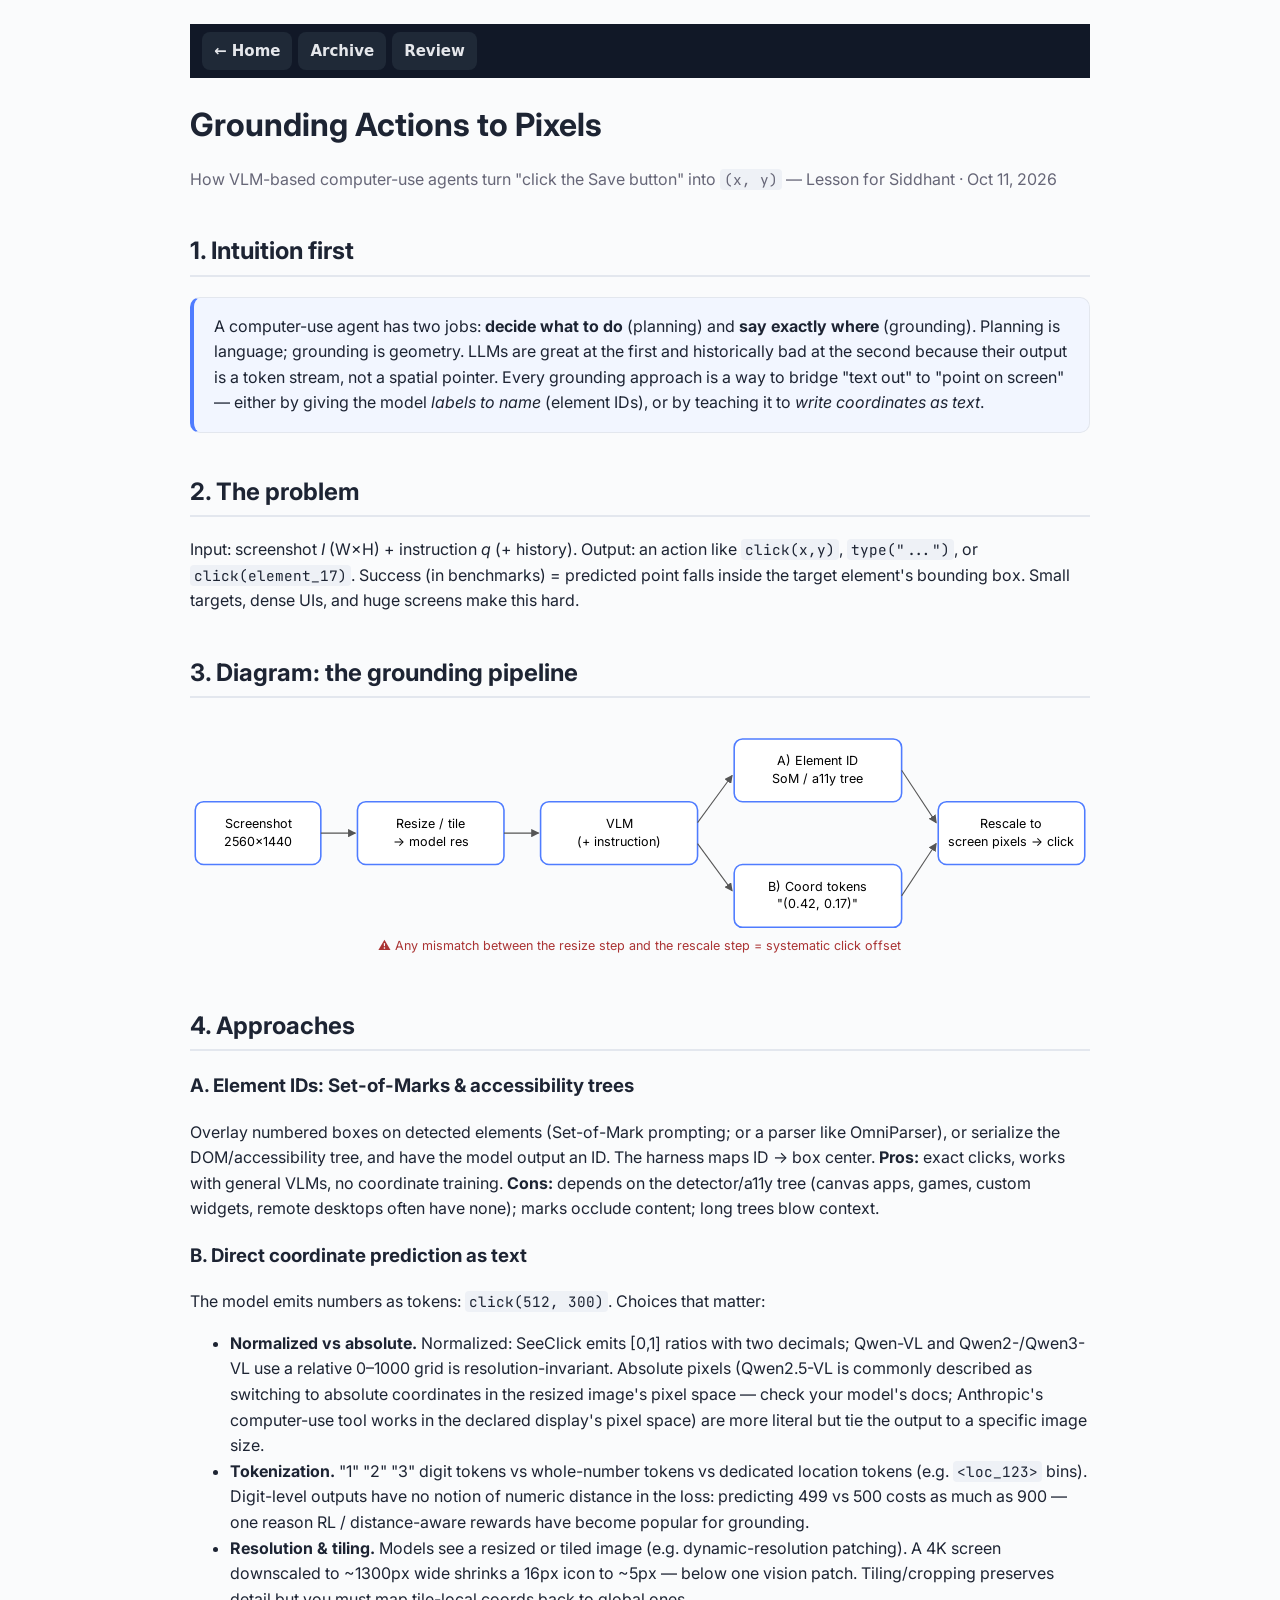
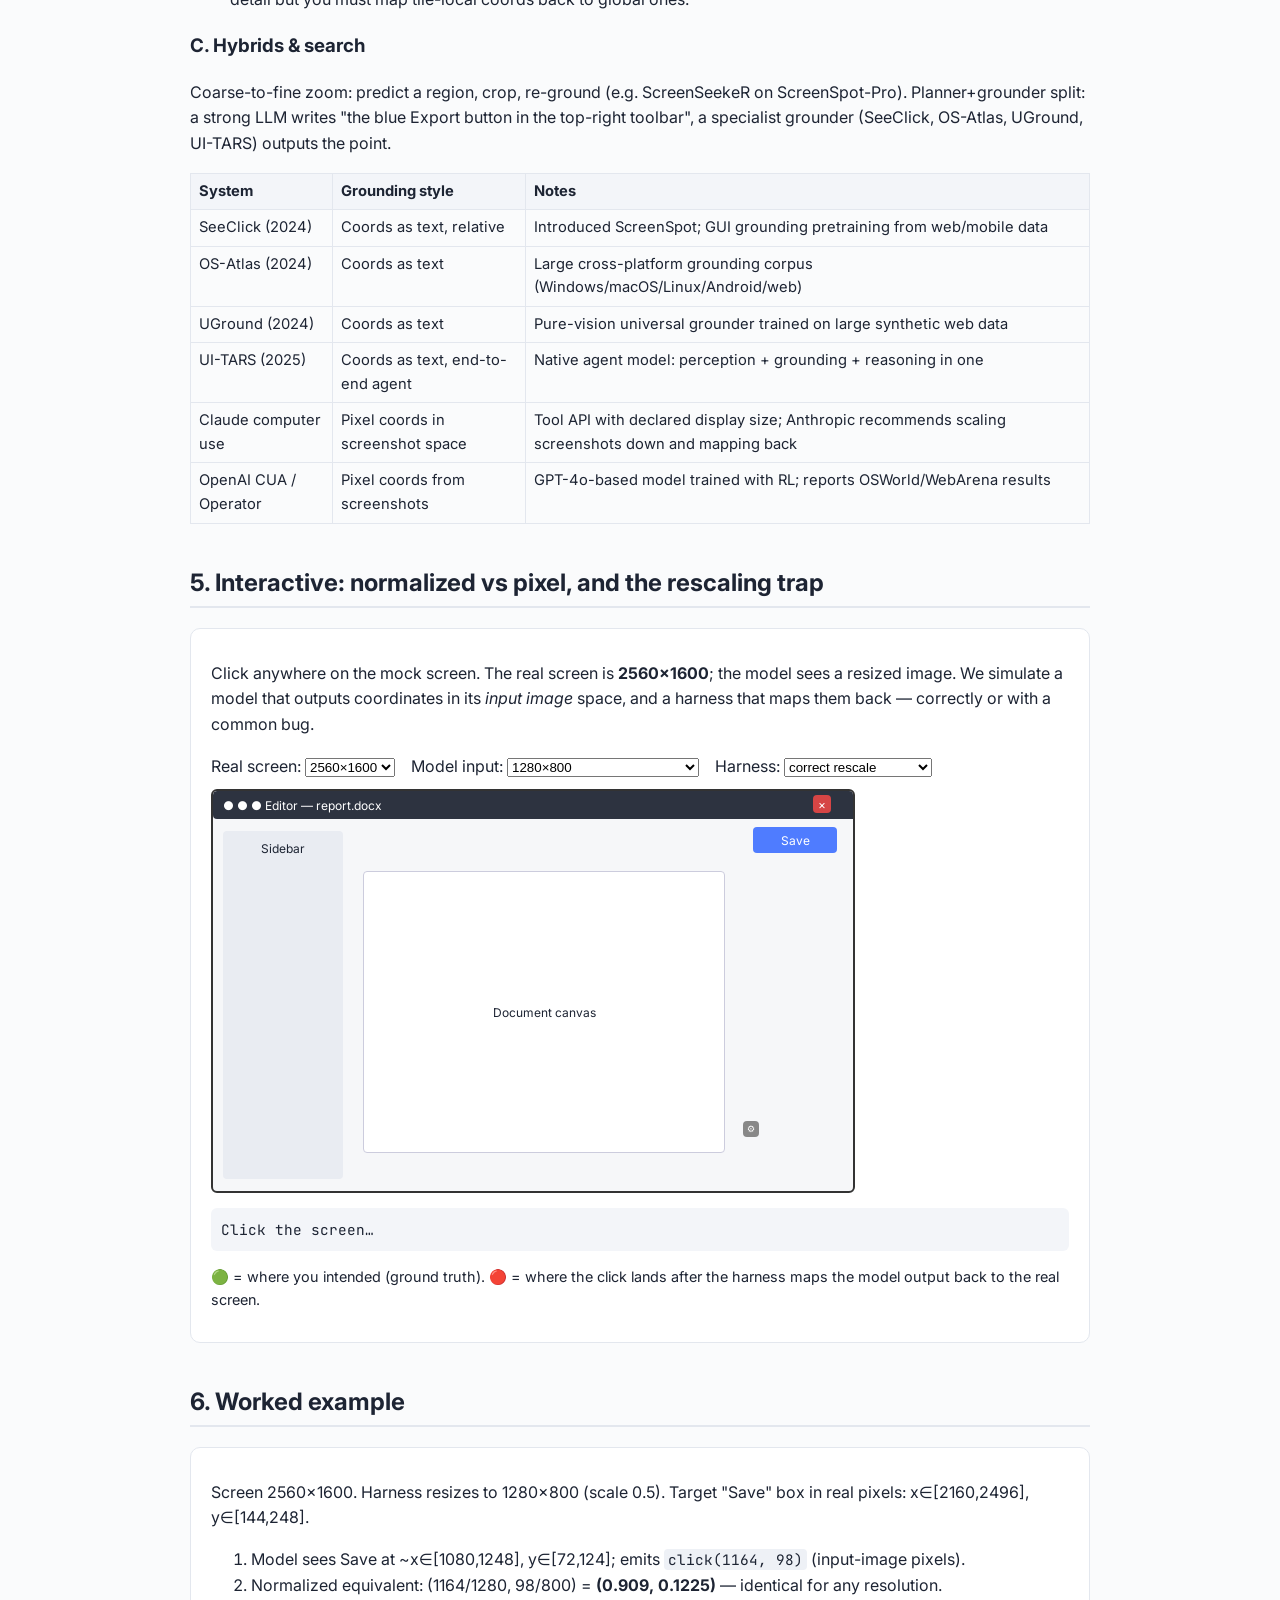
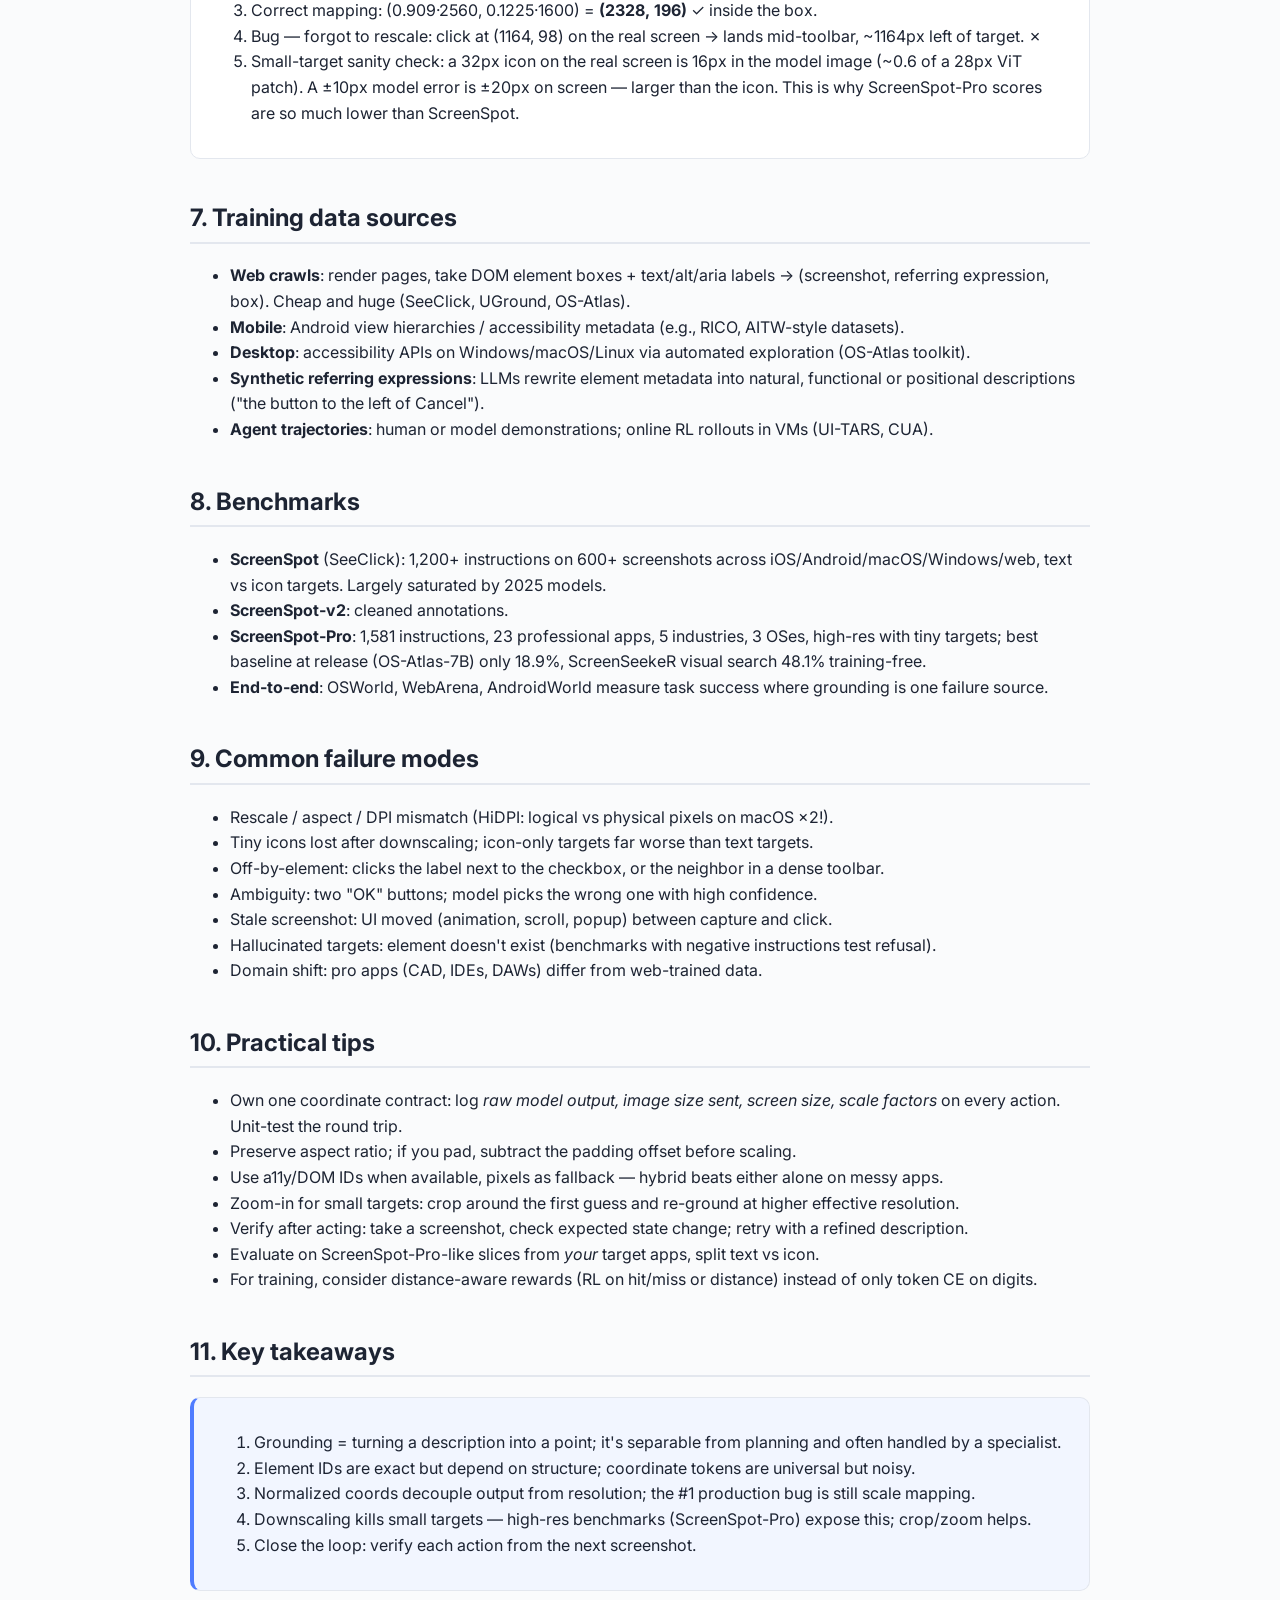
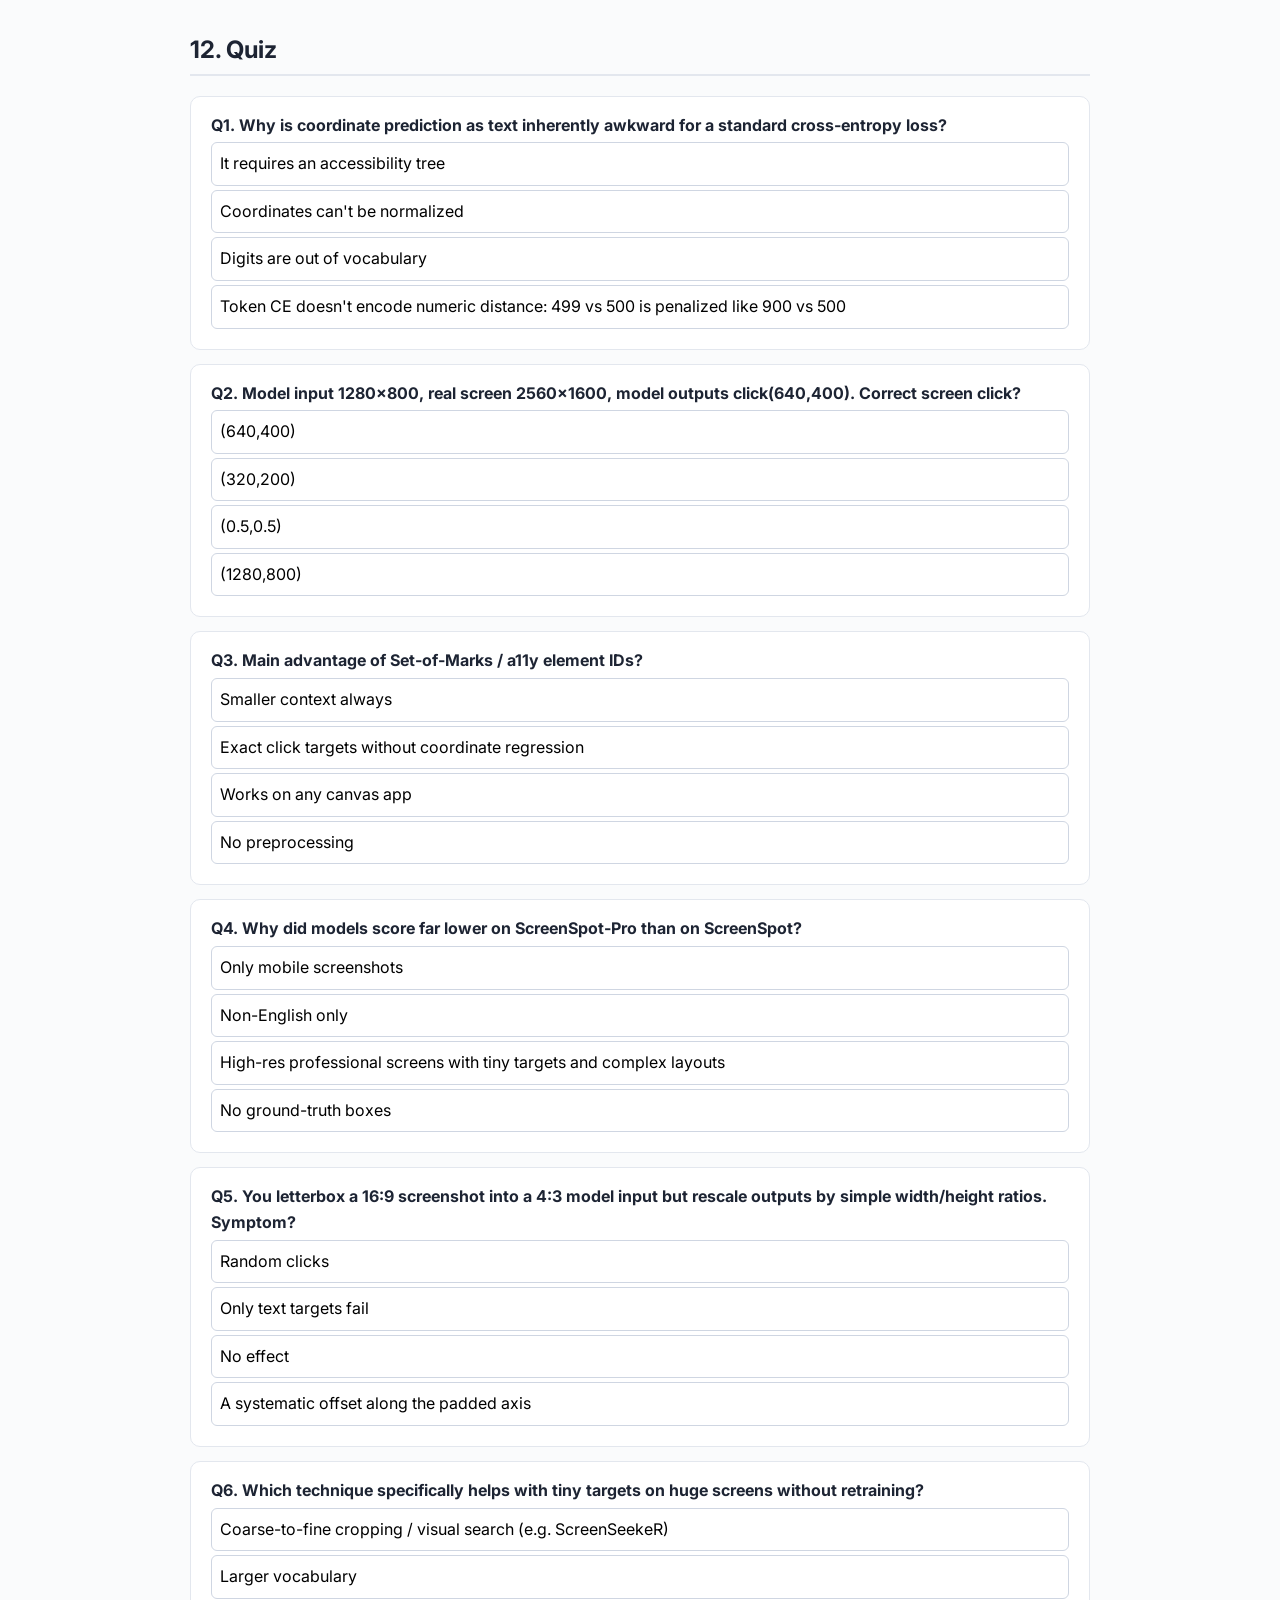
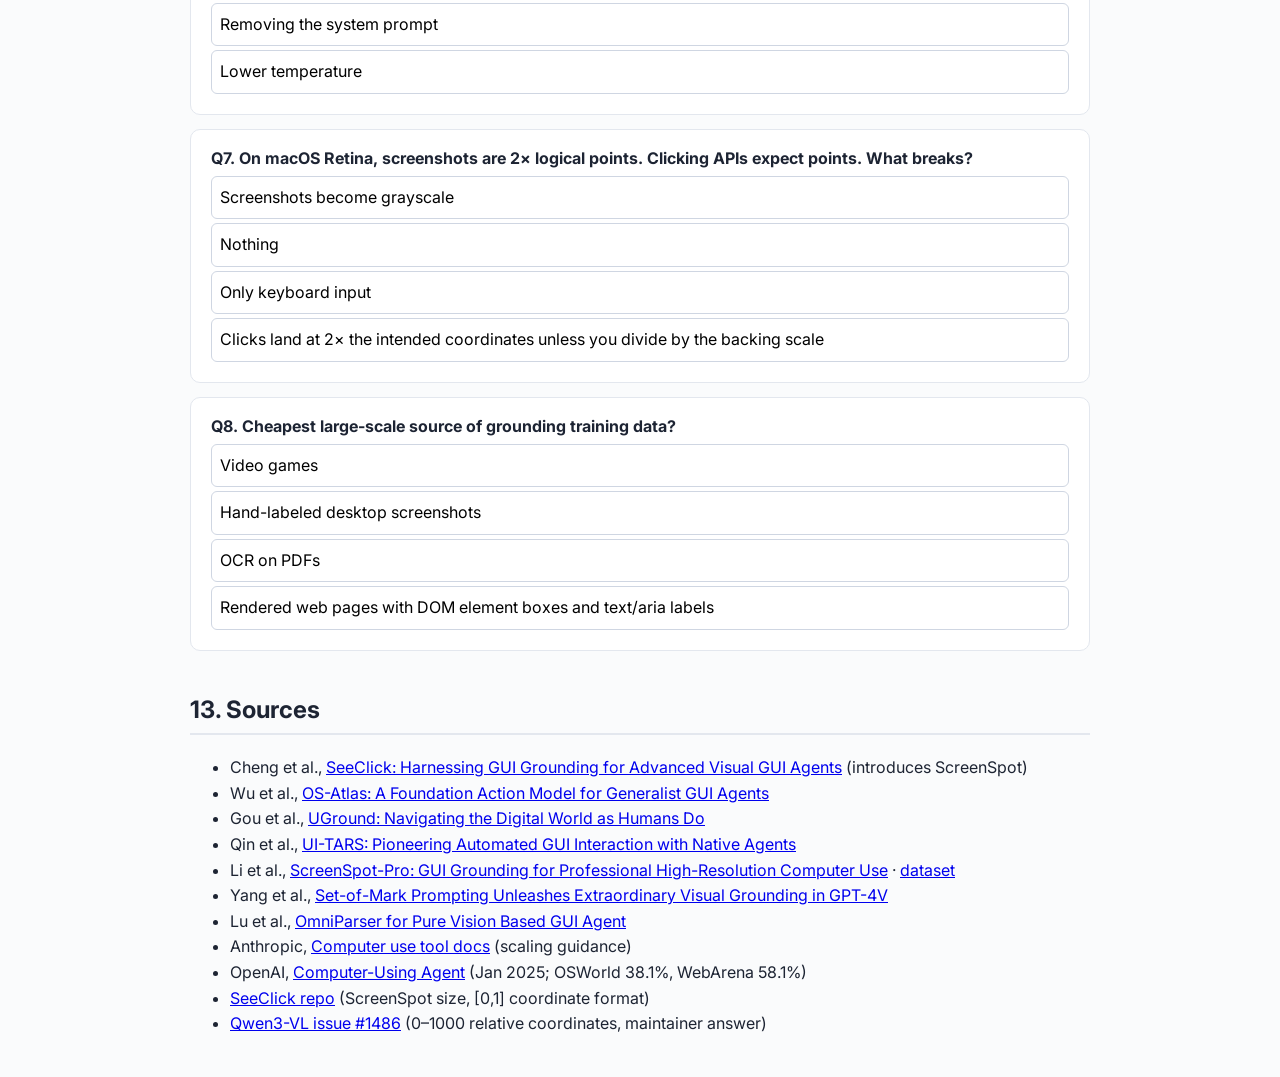
==== lessons/2026-10-11-screen-grounding.html @ d0fb7c0e "Lesson 2026-10-11: How computer-use agents ground actions to screen coordinates" ====
<!DOCTYPE html><html lang="en"><head><meta charset="utf-8"><meta name="viewport" content="width=device-width,initial-scale=1">
<title>Screen Grounding for Computer-Use Agents</title>
<link href="https://fonts.googleapis.com/css2?family=Inter:wght@400;600;700&family=JetBrains+Mono&display=swap" rel="stylesheet">
<style>
body{font-family:Inter,system-ui,sans-serif;max-width:900px;margin:0 auto;padding:24px;color:#1d2433;line-height:1.6;background:#fafbfc}
h1{font-size:2rem;margin-bottom:4px}h2{border-bottom:2px solid #e3e7ee;padding-bottom:4px;margin-top:40px}
code,.mono{font-family:'JetBrains Mono',monospace;font-size:.9em;background:#eef1f6;padding:1px 4px;border-radius:4px}
.card{background:#fff;border:1px solid #e3e7ee;border-radius:10px;padding:16px 20px;margin:16px 0}
.note{border-left:4px solid #4f7cff;background:#f2f6ff}
table{border-collapse:collapse;width:100%;font-size:.92em}td,th{border:1px solid #e3e7ee;padding:6px 8px;text-align:left;vertical-align:top}th{background:#f3f5f9}
#screen{position:relative;width:640px;height:400px;max-width:100%;border:2px solid #333;border-radius:6px;background:#f6f7f9;cursor:crosshair;overflow:hidden;user-select:none}
.ui{position:absolute;border-radius:4px;font-size:12px;display:flex;align-items:center;justify-content:center}
.dot{position:absolute;width:12px;height:12px;border-radius:50%;transform:translate(-6px,-6px);pointer-events:none}
.ctl{display:flex;gap:16px;flex-wrap:wrap;margin:10px 0;align-items:center}
.q{margin:14px 0}.q button{display:block;margin:4px 0;text-align:left;width:100%;padding:8px;border:1px solid #cfd6e2;border-radius:6px;background:#fff;cursor:pointer;font:inherit}
.q button.ok{background:#e3f7e8;border-color:#3aa55b}.q button.bad{background:#fde8e8;border-color:#d64545}.exp{font-size:.9em;color:#444;margin-top:4px}
svg text{font-family:Inter,sans-serif;font-size:12px}
</style></head><body><nav id="dal-nav" style="position:sticky;top:0;z-index:9999;display:flex;gap:6px;flex-wrap:wrap;padding:8px 12px;background:#111827;font:600 15px/1.2 system-ui,sans-serif"><a href="../" style="color:#e5e7eb;text-decoration:none;padding:10px 12px;border-radius:8px;background:#1f2937">← Home</a><a href="../archive.html" style="color:#e5e7eb;text-decoration:none;padding:10px 12px;border-radius:8px;background:#1f2937">Archive</a><a href="../review.html" style="color:#e5e7eb;text-decoration:none;padding:10px 12px;border-radius:8px;background:#1f2937">Review</a></nav>
<h1>Grounding Actions to Pixels</h1><p style="color:#667">How VLM-based computer-use agents turn "click the Save button" into <code>(x, y)</code> — Lesson for Siddhant · Oct 11, 2026</p>

<h2>1. Intuition first</h2>
<div class="card note">A computer-use agent has two jobs: <b>decide what to do</b> (planning) and <b>say exactly where</b> (grounding). Planning is language; grounding is geometry. LLMs are great at the first and historically bad at the second because their output is a token stream, not a spatial pointer. Every grounding approach is a way to bridge "text out" to "point on screen" — either by giving the model <i>labels to name</i> (element IDs), or by teaching it to <i>write coordinates as text</i>.</div>

<h2>2. The problem</h2>
<p>Input: screenshot <i>I</i> (W×H) + instruction <i>q</i> (+ history). Output: an action like <code>click(x,y)</code>, <code>type("...")</code>, or <code>click(element_17)</code>. Success (in benchmarks) = predicted point falls inside the target element's bounding box. Small targets, dense UIs, and huge screens make this hard.</p>

<h2>3. Diagram: the grounding pipeline</h2>
<svg viewBox="0 0 860 230" width="100%">
<defs><marker id="a" markerWidth="8" markerHeight="8" refX="7" refY="4" orient="auto"><path d="M0,0L8,4L0,8z" fill="#555"/></marker></defs>
<g fill="#fff" stroke="#4f7cff" stroke-width="1.5">
<rect x="5" y="80" width="120" height="60" rx="8"/><rect x="160" y="80" width="140" height="60" rx="8"/><rect x="335" y="80" width="150" height="60" rx="8"/><rect x="520" y="20" width="160" height="60" rx="8"/><rect x="520" y="140" width="160" height="60" rx="8"/><rect x="715" y="80" width="140" height="60" rx="8"/></g>
<g stroke="#555" marker-end="url(#a)"><line x1="125" y1="110" x2="158" y2="110"/><line x1="300" y1="110" x2="333" y2="110"/><line x1="485" y1="100" x2="518" y2="55"/><line x1="485" y1="120" x2="518" y2="165"/><line x1="680" y1="50" x2="713" y2="100"/><line x1="680" y1="170" x2="713" y2="120"/></g>
<g text-anchor="middle"><text x="65" y="105">Screenshot</text><text x="65" y="122">2560×1440</text>
<text x="230" y="105">Resize / tile</text><text x="230" y="122">→ model res</text>
<text x="410" y="105">VLM</text><text x="410" y="122">(+ instruction)</text>
<text x="600" y="45">A) Element ID</text><text x="600" y="62">SoM / a11y tree</text>
<text x="600" y="165">B) Coord tokens</text><text x="600" y="182">"(0.42, 0.17)"</text>
<text x="785" y="105">Rescale to</text><text x="785" y="122">screen pixels → click</text></g>
<text x="430" y="222" text-anchor="middle" fill="#a33">⚠ Any mismatch between the resize step and the rescale step = systematic click offset</text>
</svg>

<h2>4. Approaches</h2>
<h3>A. Element IDs: Set-of-Marks & accessibility trees</h3>
<p>Overlay numbered boxes on detected elements (Set-of-Mark prompting; or a parser like OmniParser), or serialize the DOM/accessibility tree, and have the model output an ID. The harness maps ID → box center. <b>Pros:</b> exact clicks, works with general VLMs, no coordinate training. <b>Cons:</b> depends on the detector/a11y tree (canvas apps, games, custom widgets, remote desktops often have none); marks occlude content; long trees blow context.</p>
<h3>B. Direct coordinate prediction as text</h3>
<p>The model emits numbers as tokens: <code>click(512, 300)</code>. Choices that matter:</p>
<ul>
<li><b>Normalized vs absolute.</b> Normalized: SeeClick emits [0,1] ratios with two decimals; Qwen-VL and Qwen2-/Qwen3-VL use a relative 0–1000 grid is resolution-invariant. Absolute pixels (Qwen2.5-VL is commonly described as switching to absolute coordinates in the resized image's pixel space — check your model's docs; Anthropic's computer-use tool works in the declared display's pixel space) are more literal but tie the output to a specific image size.</li>
<li><b>Tokenization.</b> "1" "2" "3" digit tokens vs whole-number tokens vs dedicated location tokens (e.g. <code>&lt;loc_123&gt;</code> bins). Digit-level outputs have no notion of numeric distance in the loss: predicting 499 vs 500 costs as much as 900 — one reason RL / distance-aware rewards have become popular for grounding.</li>
<li><b>Resolution & tiling.</b> Models see a resized or tiled image (e.g. dynamic-resolution patching). A 4K screen downscaled to ~1300px wide shrinks a 16px icon to ~5px — below one vision patch. Tiling/cropping preserves detail but you must map tile-local coords back to global ones.</li>
</ul>
<h3>C. Hybrids & search</h3><p>Coarse-to-fine zoom: predict a region, crop, re-ground (e.g. ScreenSeekeR on ScreenSpot-Pro). Planner+grounder split: a strong LLM writes "the blue Export button in the top-right toolbar", a specialist grounder (SeeClick, OS-Atlas, UGround, UI-TARS) outputs the point.</p>

<table><tr><th>System</th><th>Grounding style</th><th>Notes</th></tr>
<tr><td>SeeClick (2024)</td><td>Coords as text, relative</td><td>Introduced ScreenSpot; GUI grounding pretraining from web/mobile data</td></tr>
<tr><td>OS-Atlas (2024)</td><td>Coords as text</td><td>Large cross-platform grounding corpus (Windows/macOS/Linux/Android/web)</td></tr>
<tr><td>UGround (2024)</td><td>Coords as text</td><td>Pure-vision universal grounder trained on large synthetic web data</td></tr>
<tr><td>UI-TARS (2025)</td><td>Coords as text, end-to-end agent</td><td>Native agent model: perception + grounding + reasoning in one</td></tr>
<tr><td>Claude computer use</td><td>Pixel coords in screenshot space</td><td>Tool API with declared display size; Anthropic recommends scaling screenshots down and mapping back</td></tr>
<tr><td>OpenAI CUA / Operator</td><td>Pixel coords from screenshots</td><td>GPT-4o-based model trained with RL; reports OSWorld/WebArena results</td></tr>
</table>

<h2>5. Interactive: normalized vs pixel, and the rescaling trap</h2>
<div class="card">
<p>Click anywhere on the mock screen. The real screen is <b><span id="rs">2560×1600</span></b>; the model sees a resized image. We simulate a model that outputs coordinates in its <i>input image</i> space, and a harness that maps them back — correctly or with a common bug.</p>
<div class="ctl">
<label>Real screen: <select id="real"><option value="2560x1600">2560×1600</option><option value="1920x1080">1920×1080</option><option value="3840x2160">3840×2160</option></select></label>
<label>Model input: <select id="model"><option value="1280x800">1280×800</option><option value="1024x768">1024×768 (aspect changes!)</option><option value="1366x768">1366×768</option></select></label>
<label>Harness: <select id="bug"><option value="ok">correct rescale</option><option value="none">forgot to rescale</option><option value="aspect">letterbox/pad ignored</option></select></label></div>
<div id="screen">
 <div class="ui" style="left:0;top:0;width:100%;height:28px;background:#2d3340;color:#fff;justify-content:flex-start;padding-left:10px">● ● ●  Editor — report.docx</div>
 <div class="ui" style="left:540px;top:36px;width:84px;height:26px;background:#4f7cff;color:#fff" data-n="Save">Save</div>
 <div class="ui" style="left:600px;top:4px;width:18px;height:18px;background:#d64545;color:#fff" data-n="Close">×</div>
 <div class="ui" style="left:10px;top:40px;width:120px;height:340px;background:#e9ecf2;align-items:flex-start;padding-top:8px">Sidebar</div>
 <div class="ui" style="left:150px;top:80px;width:360px;height:280px;background:#fff;border:1px solid #ccd">Document canvas</div>
 <div class="ui" style="left:530px;top:330px;width:16px;height:16px;background:#888;color:#fff;font-size:9px" data-n="Tiny settings icon">⚙</div>
 <div id="dGT" class="dot" style="background:#3aa55b;display:none"></div><div id="dP" class="dot" style="background:#d64545;display:none"></div>
</div>
<p class="mono" id="out" style="white-space:pre;background:#f3f5f9;padding:10px;border-radius:6px">Click the screen…</p>
<p style="font-size:.9em">🟢 = where you intended (ground truth). 🔴 = where the click lands after the harness maps the model output back to the real screen.</p>
</div>

<h2>6. Worked example</h2>
<div class="card">
<p>Screen 2560×1600. Harness resizes to 1280×800 (scale 0.5). Target "Save" box in real pixels: x∈[2160,2496], y∈[144,248].</p>
<ol><li>Model sees Save at ~x∈[1080,1248], y∈[72,124]; emits <code>click(1164, 98)</code> (input-image pixels).</li>
<li>Normalized equivalent: (1164/1280, 98/800) = <b>(0.909, 0.1225)</b> — identical for any resolution.</li>
<li>Correct mapping: (0.909·2560, 0.1225·1600) = <b>(2328, 196)</b> ✓ inside the box.</li>
<li>Bug — forgot to rescale: click at (1164, 98) on the real screen → lands mid-toolbar, ~1164px left of target. ✗</li>
<li>Small-target sanity check: a 32px icon on the real screen is 16px in the model image (~0.6 of a 28px ViT patch). A ±10px model error is ±20px on screen — larger than the icon. This is why ScreenSpot-Pro scores are so much lower than ScreenSpot.</li></ol></div>

<h2>7. Training data sources</h2>
<ul><li><b>Web crawls</b>: render pages, take DOM element boxes + text/alt/aria labels → (screenshot, referring expression, box). Cheap and huge (SeeClick, UGround, OS-Atlas).</li>
<li><b>Mobile</b>: Android view hierarchies / accessibility metadata (e.g., RICO, AITW-style datasets).</li>
<li><b>Desktop</b>: accessibility APIs on Windows/macOS/Linux via automated exploration (OS-Atlas toolkit).</li>
<li><b>Synthetic referring expressions</b>: LLMs rewrite element metadata into natural, functional or positional descriptions ("the button to the left of Cancel").</li>
<li><b>Agent trajectories</b>: human or model demonstrations; online RL rollouts in VMs (UI-TARS, CUA).</li></ul>

<h2>8. Benchmarks</h2>
<ul><li><b>ScreenSpot</b> (SeeClick): 1,200+ instructions on 600+ screenshots across iOS/Android/macOS/Windows/web, text vs icon targets. Largely saturated by 2025 models.</li>
<li><b>ScreenSpot-v2</b>: cleaned annotations.</li>
<li><b>ScreenSpot-Pro</b>: 1,581 instructions, 23 professional apps, 5 industries, 3 OSes, high-res with tiny targets; best baseline at release (OS-Atlas-7B) only 18.9%, ScreenSeekeR visual search 48.1% training-free.</li>
<li><b>End-to-end</b>: OSWorld, WebArena, AndroidWorld measure task success where grounding is one failure source.</li></ul>

<h2>9. Common failure modes</h2>
<ul><li>Rescale / aspect / DPI mismatch (HiDPI: logical vs physical pixels on macOS ×2!).</li>
<li>Tiny icons lost after downscaling; icon-only targets far worse than text targets.</li>
<li>Off-by-element: clicks the label next to the checkbox, or the neighbor in a dense toolbar.</li>
<li>Ambiguity: two "OK" buttons; model picks the wrong one with high confidence.</li>
<li>Stale screenshot: UI moved (animation, scroll, popup) between capture and click.</li>
<li>Hallucinated targets: element doesn't exist (benchmarks with negative instructions test refusal).</li>
<li>Domain shift: pro apps (CAD, IDEs, DAWs) differ from web-trained data.</li></ul>

<h2>10. Practical tips</h2>
<ul><li>Own one coordinate contract: log <i>raw model output, image size sent, screen size, scale factors</i> on every action. Unit-test the round trip.</li>
<li>Preserve aspect ratio; if you pad, subtract the padding offset before scaling.</li>
<li>Use a11y/DOM IDs when available, pixels as fallback — hybrid beats either alone on messy apps.</li>
<li>Zoom-in for small targets: crop around the first guess and re-ground at higher effective resolution.</li>
<li>Verify after acting: take a screenshot, check expected state change; retry with a refined description.</li>
<li>Evaluate on ScreenSpot-Pro-like slices from <i>your</i> target apps, split text vs icon.</li>
<li>For training, consider distance-aware rewards (RL on hit/miss or distance) instead of only token CE on digits.</li></ul>

<h2>11. Key takeaways</h2>
<div class="card note"><ol><li>Grounding = turning a description into a point; it's separable from planning and often handled by a specialist.</li>
<li>Element IDs are exact but depend on structure; coordinate tokens are universal but noisy.</li>
<li>Normalized coords decouple output from resolution; the #1 production bug is still scale mapping.</li>
<li>Downscaling kills small targets — high-res benchmarks (ScreenSpot-Pro) expose this; crop/zoom helps.</li>
<li>Close the loop: verify each action from the next screenshot.</li></ol></div>

<h2>12. Quiz</h2><div id="quiz"></div><p id="score" style="font-weight:600"></p>

<h2>13. Sources</h2>
<ul>
<li>Cheng et al., <a href="https://arxiv.org/abs/2401.10935">SeeClick: Harnessing GUI Grounding for Advanced Visual GUI Agents</a> (introduces ScreenSpot)</li>
<li>Wu et al., <a href="https://arxiv.org/abs/2410.23218">OS-Atlas: A Foundation Action Model for Generalist GUI Agents</a></li>
<li>Gou et al., <a href="https://arxiv.org/abs/2410.05243">UGround: Navigating the Digital World as Humans Do</a></li>
<li>Qin et al., <a href="https://arxiv.org/abs/2501.12326">UI-TARS: Pioneering Automated GUI Interaction with Native Agents</a></li>
<li>Li et al., <a href="https://arxiv.org/abs/2504.07981">ScreenSpot-Pro: GUI Grounding for Professional High-Resolution Computer Use</a> · <a href="https://huggingface.co/datasets/likaixin/ScreenSpot-Pro">dataset</a></li>
<li>Yang et al., <a href="https://arxiv.org/abs/2310.11441">Set-of-Mark Prompting Unleashes Extraordinary Visual Grounding in GPT-4V</a></li>
<li>Lu et al., <a href="https://arxiv.org/abs/2408.00203">OmniParser for Pure Vision Based GUI Agent</a></li>
<li>Anthropic, <a href="https://docs.anthropic.com/en/docs/agents-and-tools/tool-use/computer-use-tool">Computer use tool docs</a> (scaling guidance)</li>
<li>OpenAI, <a href="https://openai.com/index/computer-using-agent/">Computer-Using Agent</a> (Jan 2025; OSWorld 38.1%, WebArena 58.1%)</li>
<li><a href="https://github.com/njucckevin/SeeClick">SeeClick repo</a> (ScreenSpot size, [0,1] coordinate format)</li>
<li><a href="https://github.com/QwenLM/Qwen3-VL/issues/1486">Qwen3-VL issue #1486</a> (0–1000 relative coordinates, maintainer answer)</li>
</ul>

<script>
const S=document.getElementById('screen'),out=document.getElementById('out'),gt=document.getElementById('dGT'),pd=document.getElementById('dP');
const p=s=>s.split('x').map(Number);
document.getElementById('real').onchange=e=>document.getElementById('rs').textContent=e.target.value.replace('x','×');
S.onclick=e=>{const r=S.getBoundingClientRect();const fx=(e.clientX-r.left)/r.width,fy=(e.clientY-r.top)/r.height;
const [RW,RH]=p(real.value),[MW,MH]=p(model.value),bug=document.getElementById('bug').value;
const tgt=document.elementsFromPoint(e.clientX,e.clientY).find(x=>x.dataset&&x.dataset.n);
// model sees image resized to MW x MH; with "aspect" bug, image is letterboxed preserving aspect
let mx=fx*MW,my=fy*MH,note='';let sx,sy;
if(bug==='ok'){sx=mx/MW*RW;sy=my/MH*RH;}
else if(bug==='none'){sx=mx;sy=my;note='Harness used model-space coords as screen pixels.';}
else{const s=Math.min(MW/RW,MH/RH),cw=RW*s,ch=RH*s,ox=(MW-cw)/2,oy=(MH-ch)/2;mx=ox+fx*cw;my=oy+fy*ch;sx=mx/MW*RW;sy=my/MH*RH;note='Image was letterboxed (padding '+ox.toFixed(0)+','+oy.toFixed(0)+'px) but harness scaled naively.';}
const px=sx/RW,py=sy/RH;
gt.style.display=pd.style.display='block';gt.style.left=fx*100+'%';gt.style.top=fy*100+'%';pd.style.left=Math.min(px,1)*100+'%';pd.style.top=Math.min(py,1)*100+'%';
const err=Math.hypot(sx-fx*RW,sy-fy*RH);
out.textContent=`Target: ${tgt?tgt.dataset.n:'(background)'}
Normalized (truth):   (${fx.toFixed(3)}, ${fy.toFixed(3)})
Real-screen pixels:   (${(fx*RW).toFixed(0)}, ${(fy*RH).toFixed(0)})  on ${RW}×${RH}
Model output (px):    click(${mx.toFixed(0)}, ${my.toFixed(0)})  in ${MW}×${MH} input
Executed click:       (${sx.toFixed(0)}, ${sy.toFixed(0)})   error = ${err.toFixed(0)} px
${note}${err>20?'  ✗ Likely a miss.':'  ✓ On target.'}`;};
const Q=[
["Why is coordinate prediction as text inherently awkward for a standard cross-entropy loss?",["Digits are out of vocabulary","Token CE doesn't encode numeric distance: 499 vs 500 is penalized like 900 vs 500","Coordinates can't be normalized","It requires an accessibility tree"],1,"CE treats tokens as categories; near-miss numbers get no partial credit, motivating location bins, regression heads, or distance-aware RL rewards."],
["Model input 1280×800, real screen 2560×1600, model outputs click(640,400). Correct screen click?",["(640,400)","(1280,800)","(320,200)","(0.5,0.5)"],1,"Scale by 2 in each axis: (1280,800). (0.5,0.5) is the normalized coordinate, not the pixel click."],
["Main advantage of Set-of-Marks / a11y element IDs?",["Works on any canvas app","Exact click targets without coordinate regression","No preprocessing","Smaller context always"],1,"Picking an ID maps to a known box; but it depends on a detector or a11y tree being available and correct."],
["Why did models score far lower on ScreenSpot-Pro than on ScreenSpot?",["Non-English only","High-res professional screens with tiny targets and complex layouts","Only mobile screenshots","No ground-truth boxes"],1,"ScreenSpot-Pro uses authentic high-res pro-app screenshots; downscaling makes targets tiny. Best baseline at release was 18.9%."],
["You letterbox a 16:9 screenshot into a 4:3 model input but rescale outputs by simple width/height ratios. Symptom?",["Random clicks","A systematic offset along the padded axis","No effect","Only text targets fail"],1,"Padding shifts the image origin; forgetting to subtract it produces a consistent offset/squash on that axis."],
["Which technique specifically helps with tiny targets on huge screens without retraining?",["Lower temperature","Coarse-to-fine cropping / visual search (e.g. ScreenSeekeR)","Larger vocabulary","Removing the system prompt"],1,"Narrowing the search area and re-grounding at higher effective resolution raised ScreenSpot-Pro accuracy to 48.1% training-free."],
["On macOS Retina, screenshots are 2× logical points. Clicking APIs expect points. What breaks?",["Nothing","Clicks land at 2× the intended coordinates unless you divide by the backing scale","Only keyboard input","Screenshots become grayscale"],1,"HiDPI mismatch between physical pixels and logical points is a classic production grounding bug."],
["Cheapest large-scale source of grounding training data?",["Hand-labeled desktop screenshots","Rendered web pages with DOM element boxes and text/aria labels","Video games","OCR on PDFs"],1,"Web rendering yields millions of (screenshot, expression, box) triples cheaply; SeeClick, UGround and OS-Atlas all lean on it."]];
Q.forEach(q=>{const c=q[1][q[2]];const o=q[1].slice();for(let i=o.length-1;i>0;i--){const j=Math.floor(Math.random()*(i+1));[o[i],o[j]]=[o[j],o[i]];}q[1]=o;q[2]=o.indexOf(c);});
let sc=0,ans=0;const qz=document.getElementById('quiz');
Q.forEach((q,i)=>{const d=document.createElement('div');d.className='q card';d.innerHTML=`<b>Q${i+1}. ${q[0]}</b>`;const ex=document.createElement('div');ex.className='exp';
q[1].forEach((o,j)=>{const b=document.createElement('button');b.textContent=o;b.onclick=()=>{if(d.dataset.done)return;d.dataset.done=1;ans++;
if(j===q[2]){b.className='ok';sc++;}else{b.className='bad';d.querySelectorAll('button')[q[2]].className='ok';}
ex.textContent=(j===q[2]?'✓ Correct. ':'✗ Not quite. ')+q[3];document.getElementById('score').textContent=`Score: ${sc}/${ans} answered (of ${Q.length})`;};d.appendChild(b);});
d.appendChild(ex);qz.appendChild(d);});
</script></body></html>
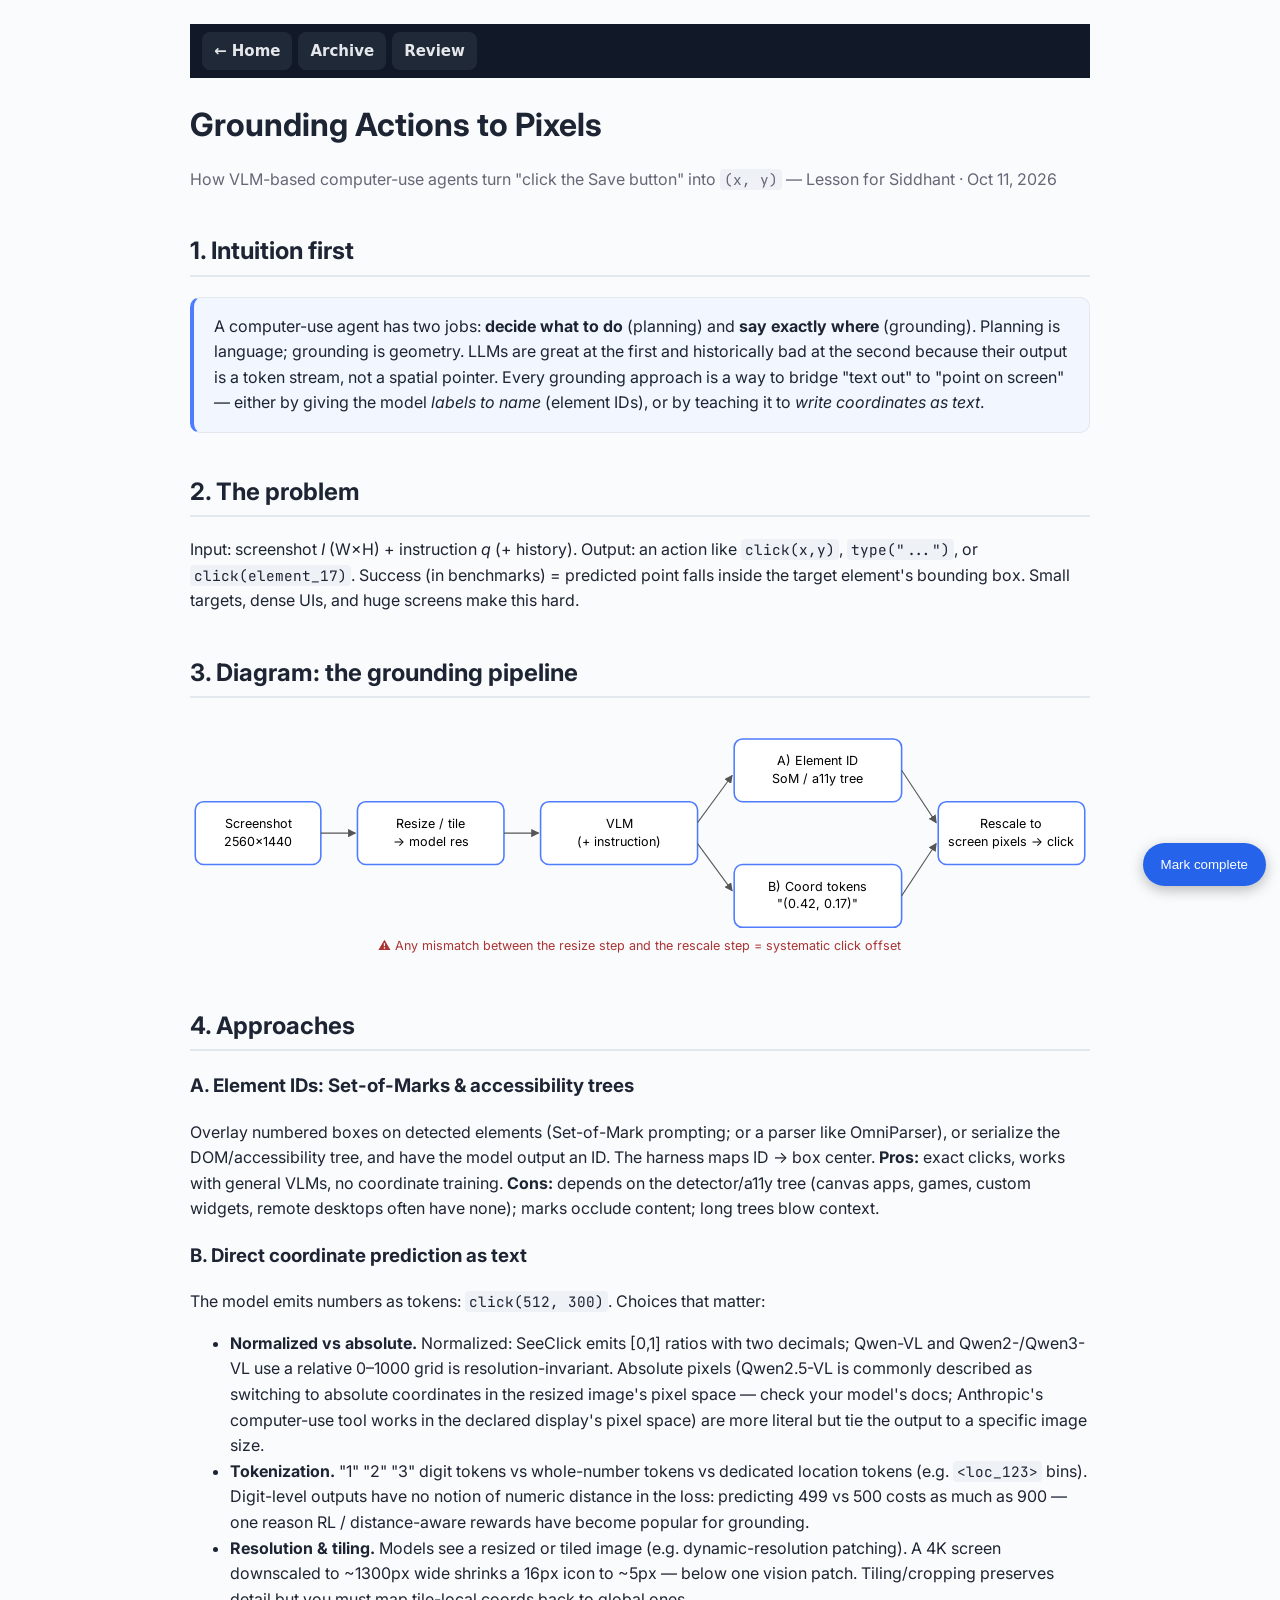
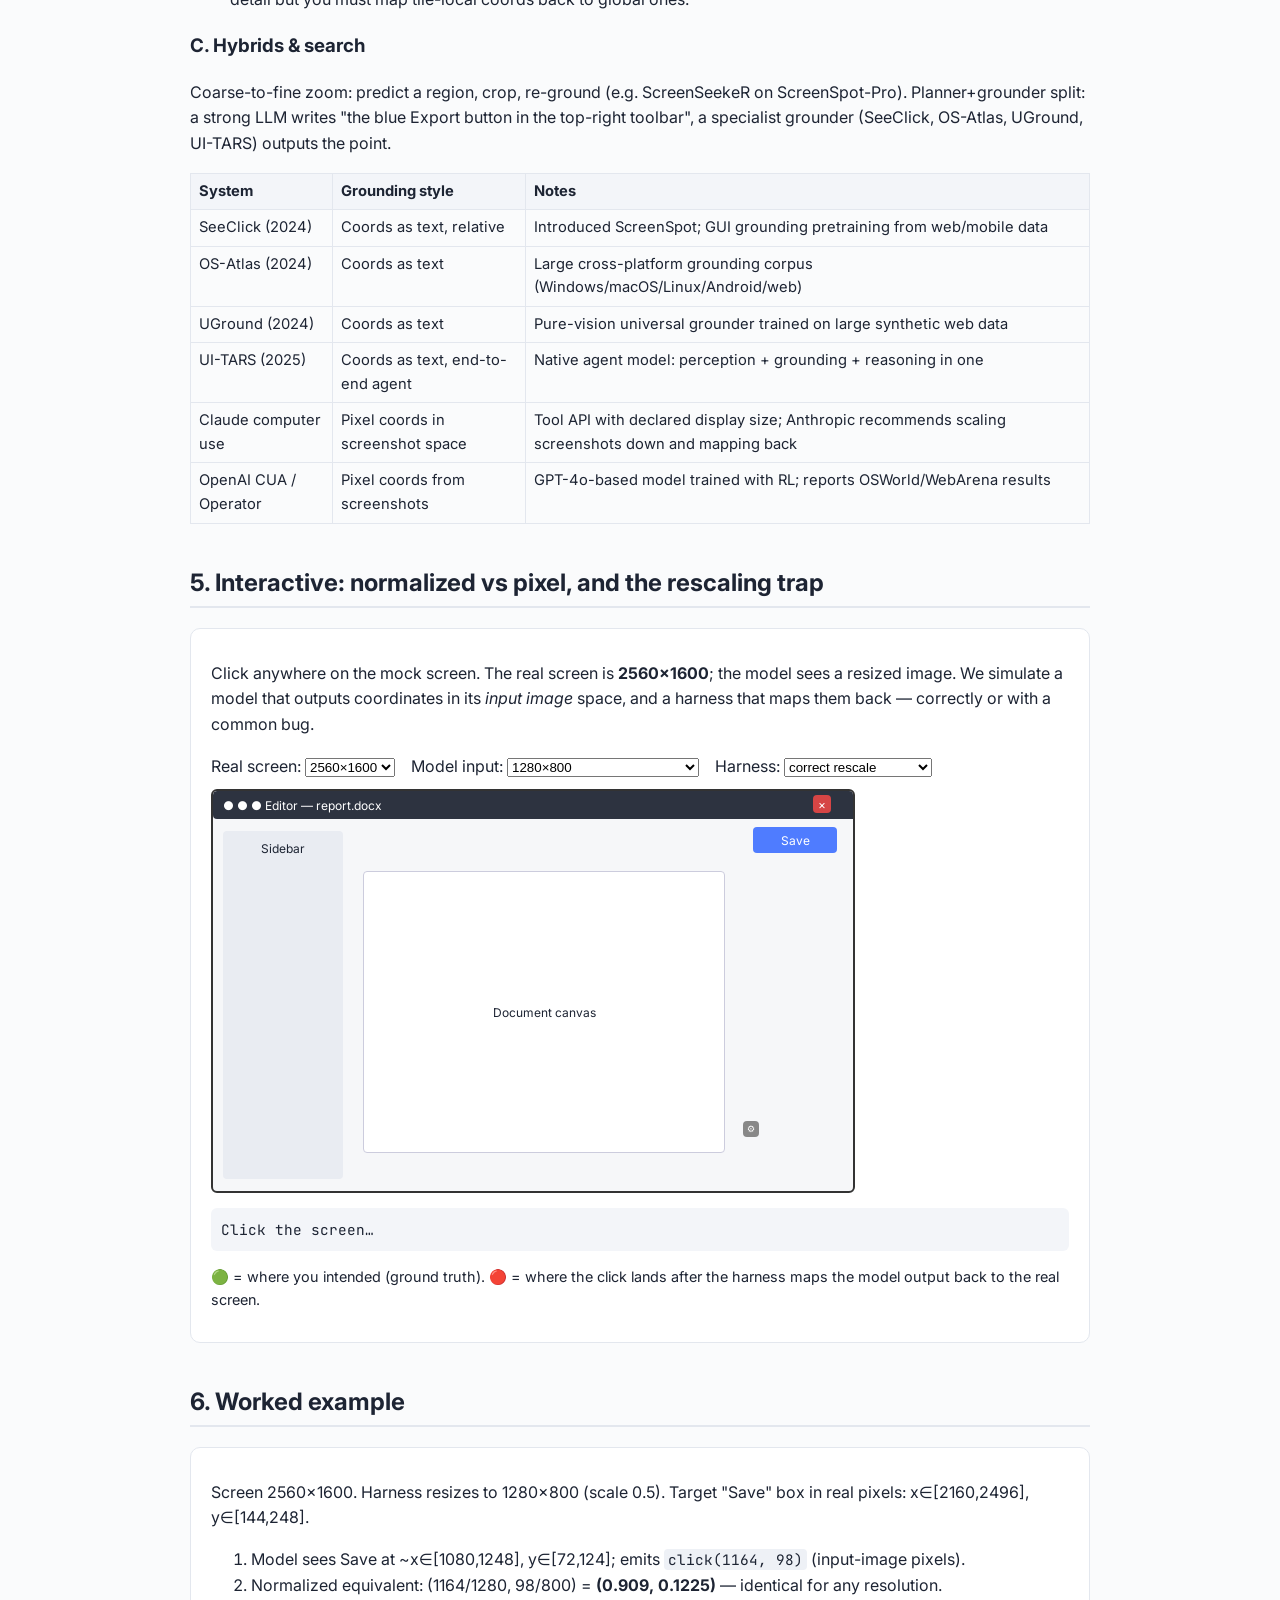
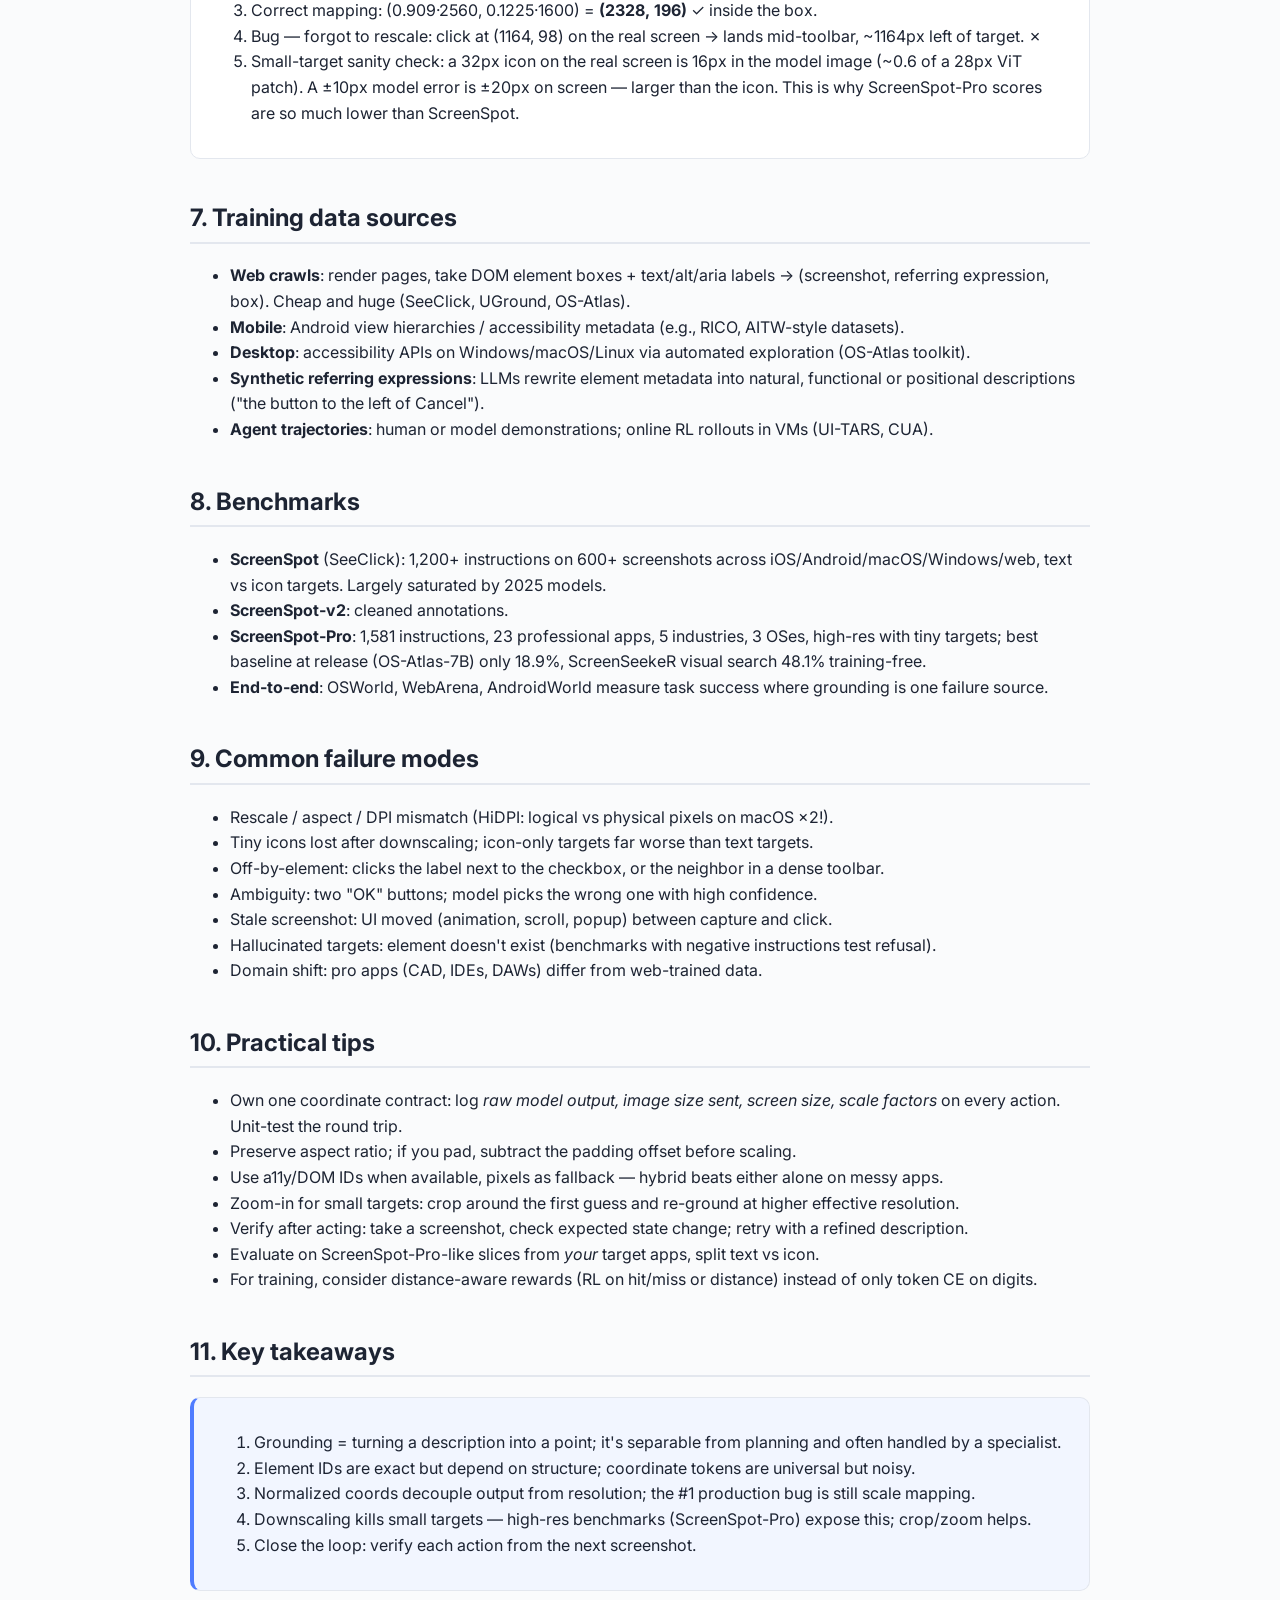
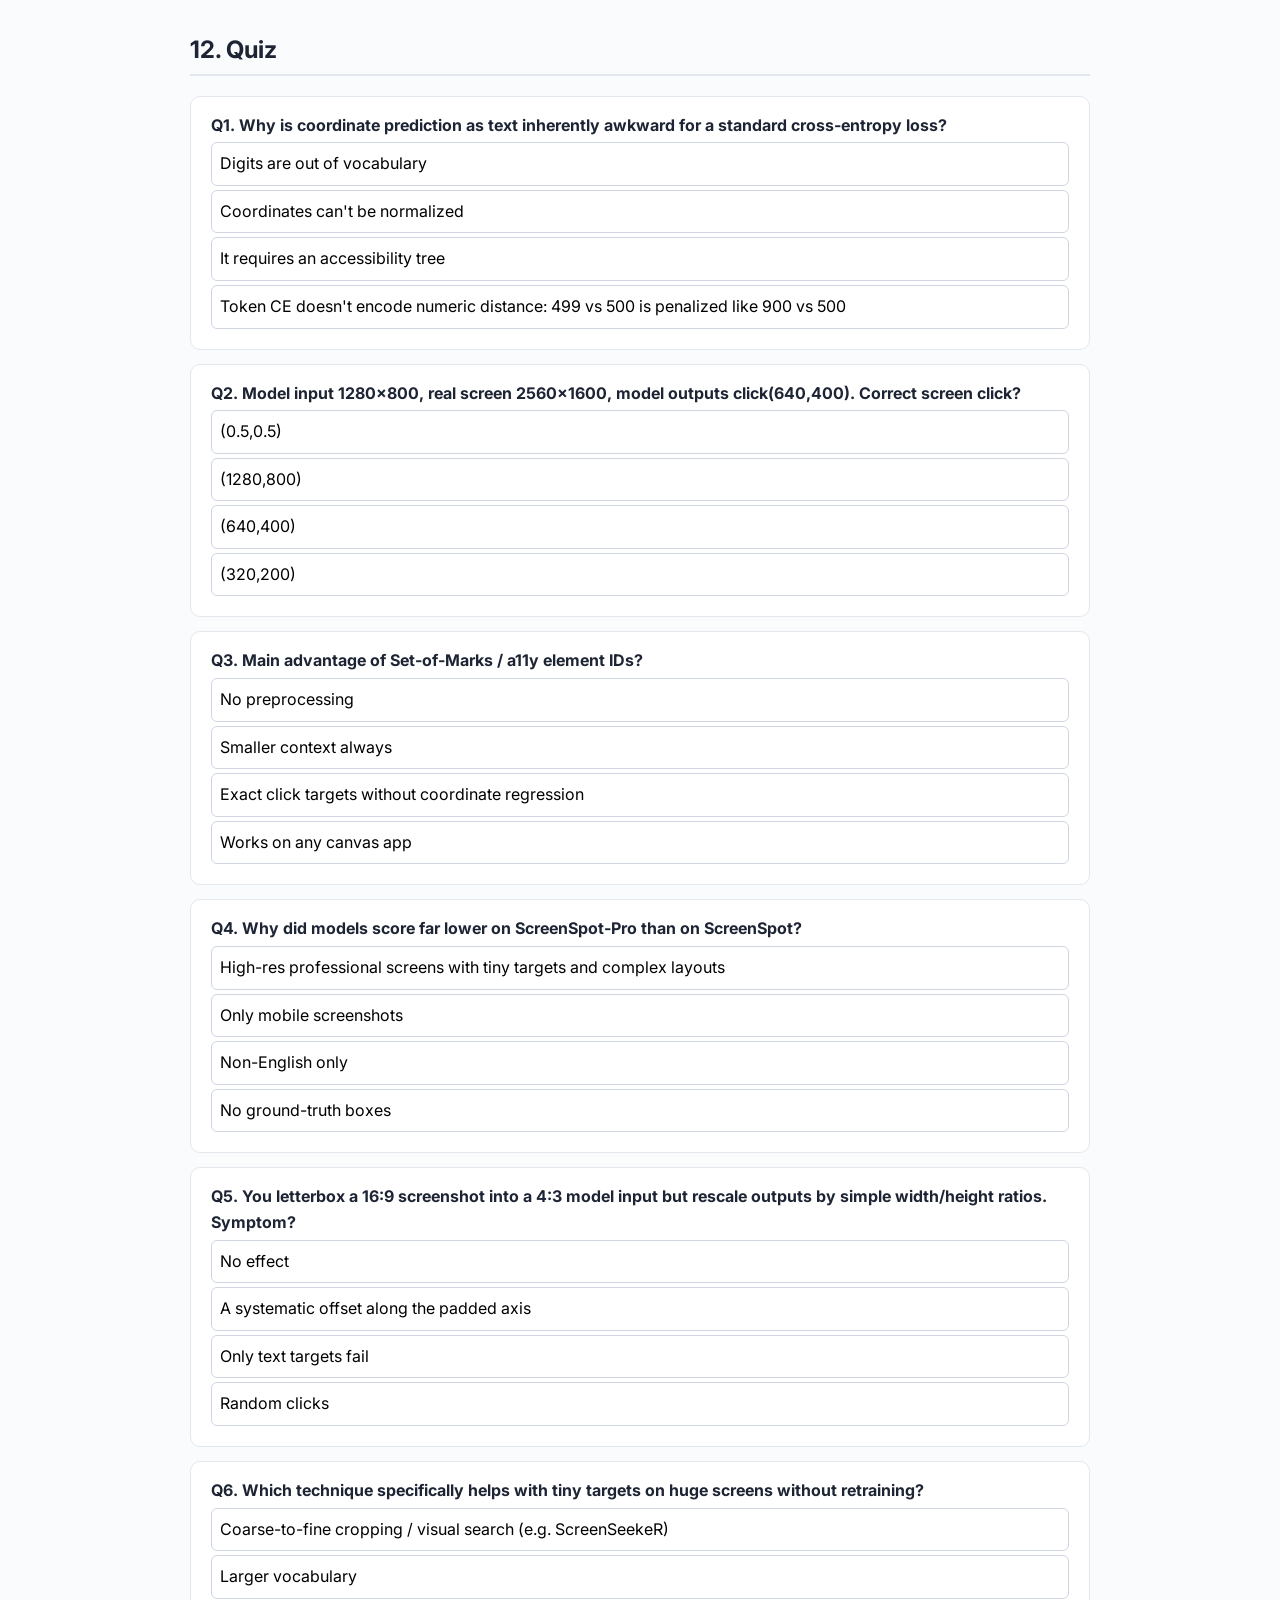
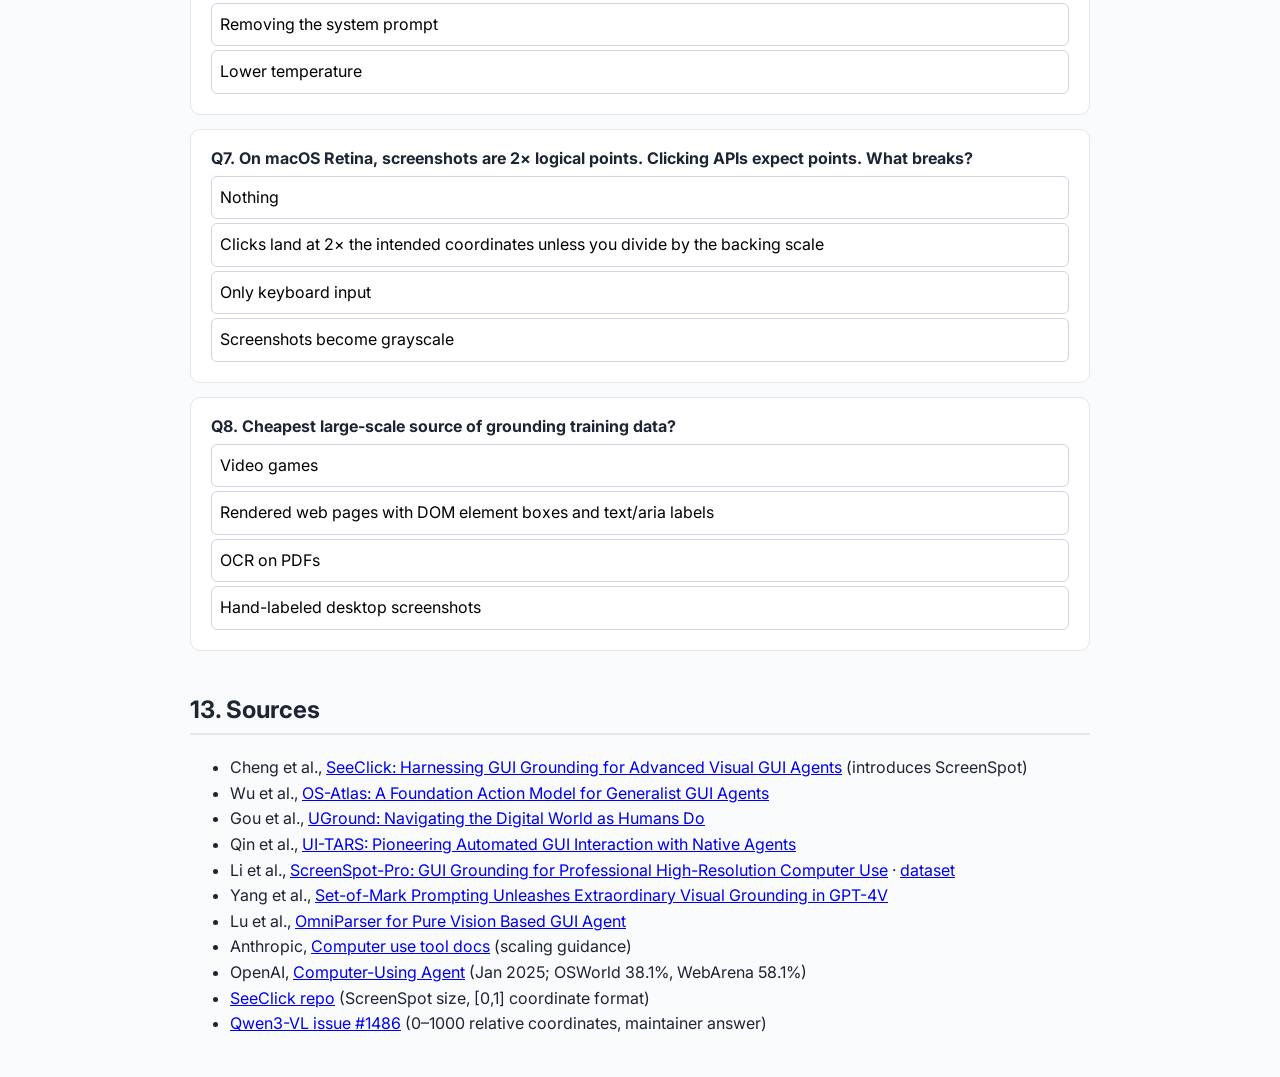
==== commit f905e5f9: "Add Mark complete button, progress on index, completion_status.py" ====
--- a/lessons/2026-10-11-screen-grounding.html
+++ b/lessons/2026-10-11-screen-grounding.html
@@ -181,4 +181,4 @@
 if(j===q[2]){b.className='ok';sc++;}else{b.className='bad';d.querySelectorAll('button')[q[2]].className='ok';}
 ex.textContent=(j===q[2]?'✓ Correct. ':'✗ Not quite. ')+q[3];document.getElementById('score').textContent=`Score: ${sc}/${ans} answered (of ${Q.length})`;};d.appendChild(b);});
 d.appendChild(ex);qz.appendChild(d);});
-</script></body></html>
+</script><script id="dal-complete-js" src="../assets/complete.js"></script></body></html>
